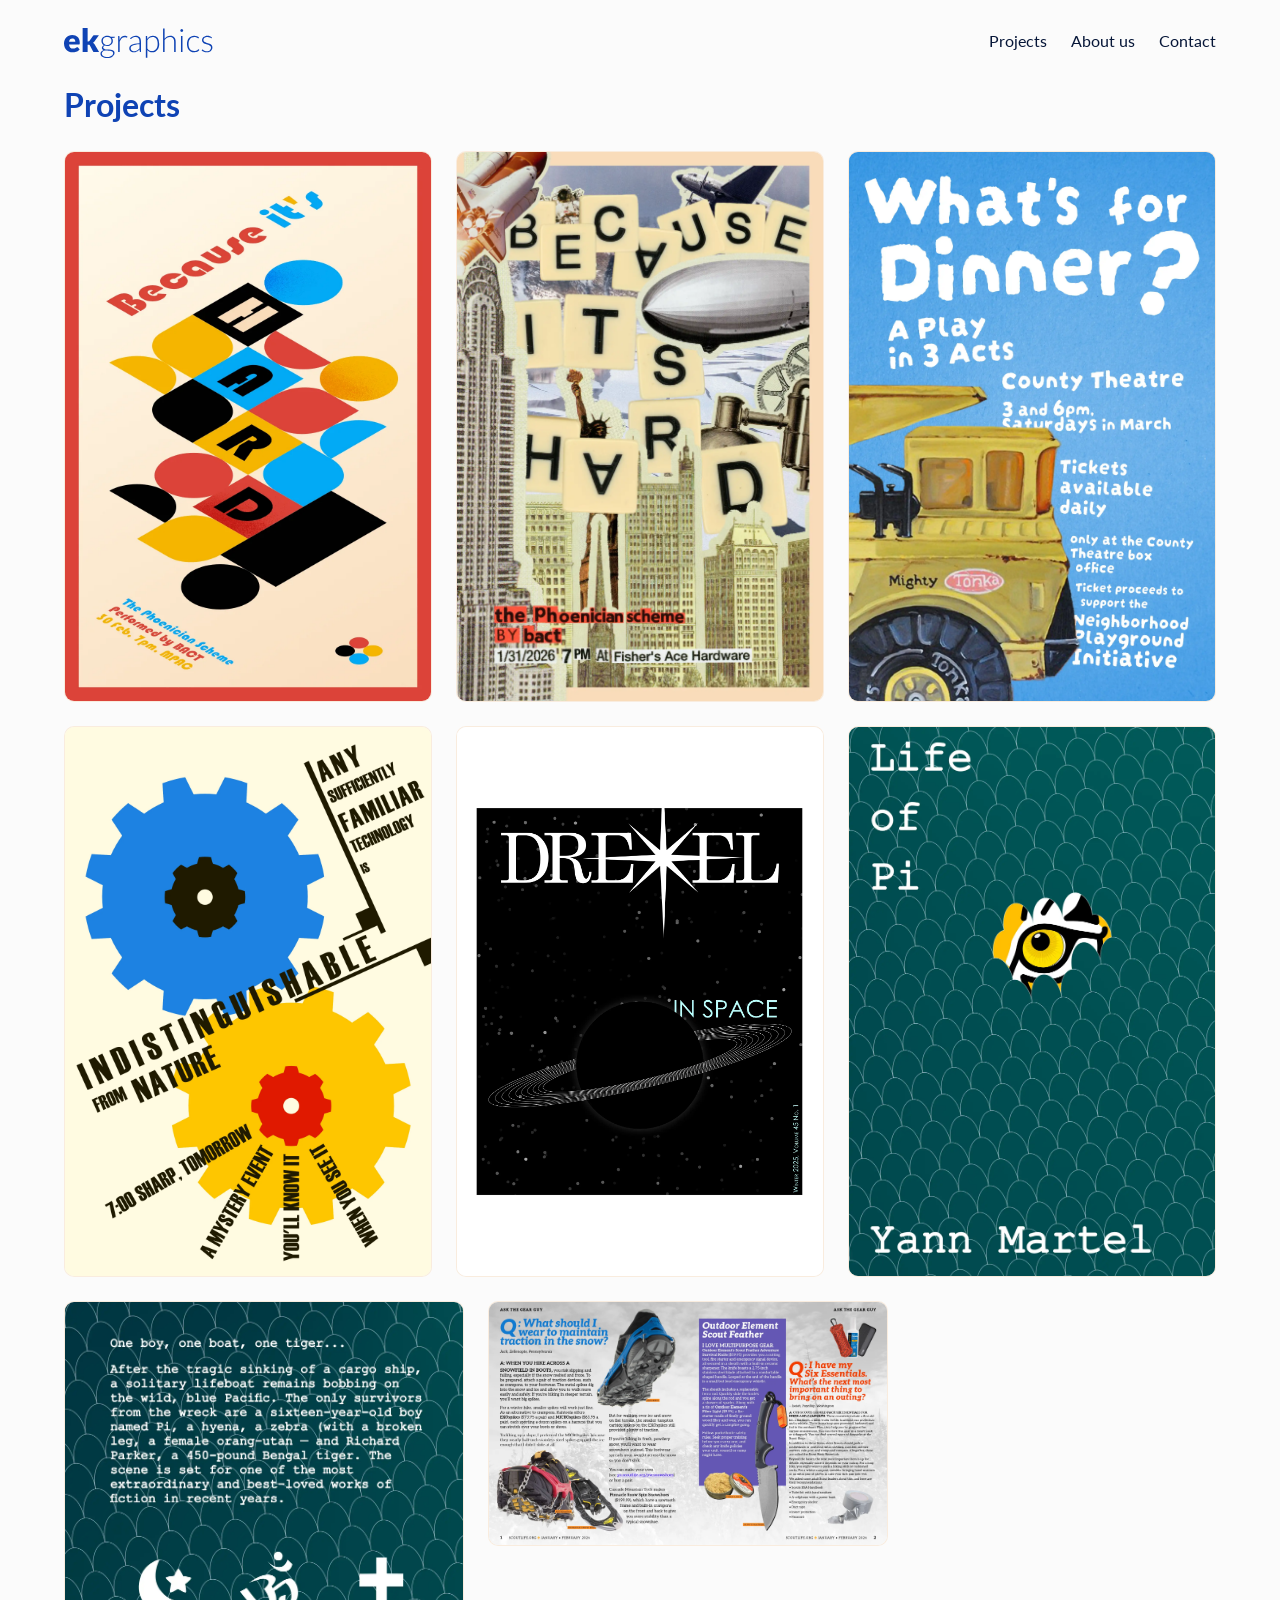
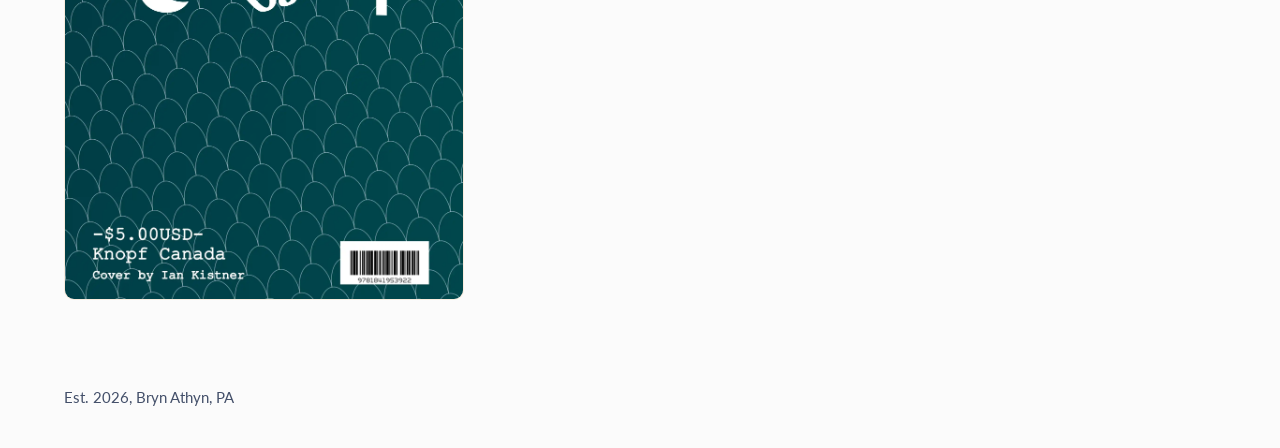
==== index.html @ 1a835767 "fixed image name in gallery" ====
<!doctype html>
<html class="no-js" lang="">

<head>
    <meta charset="utf-8">
    <meta name="viewport" content="width=device-width, initial-scale=1">
    <title>ek graphics</title>
    <link rel="stylesheet" href="css/style.css">
    <meta name="description" content="">

    <meta property="og:title" content="">
    <meta property="og:type" content="">
    <meta property="og:url" content="">
    <meta property="og:image" content="">

    <!-- <link rel="icon" href="/favicon.ico" sizes="any"> -->
    <link rel="icon" href="icon.svg" type="image/svg+xml">
    <link rel="apple-touch-icon" href="icon.png">

    <link rel="manifest" href="site.webmanifest">

    <link rel="preconnect" href="https://fonts.googleapis.com">
    <link rel="preconnect" href="https://fonts.gstatic.com" crossorigin>
    <link rel="preload" as="style" href="https://fonts.googleapis.com/css2?family=Lato:ital,wght@0,100;0,300;0,400;0,700;0,900;1,100;1,300;1,400;1,700;1,900&display=swap">
    <link href="https://fonts.googleapis.com/css2?family=Lato:ital,wght@0,100;0,300;0,400;0,700;0,900;1,100;1,300;1,400;1,700;1,900&display=swap" rel="stylesheet">
</head>

<body>
    <div data-partial="header"></div>

    <main class="site-main">
        <section id="projects" class="gallery-section">
            <header class="section-header">
                <h2>Projects</h2>
            </header>
            <div class="gallery-grid">
                <article class="gallery-card">
                    <img src="img/graphics/bauhaus.webp" alt="bauhaus poster">
                </article>

                <article class="gallery-card">
                    <img src="img/graphics/dada.webp" alt="dadaist poster">
                </article>

                <article class="gallery-card">
                    <img src="img/graphics/whats_for_dinner.webp" alt="theatrical poster for what's for dinner">
                </article>

                <article class="gallery-card">
                    <img src="img/graphics/Comm230 Bauhaus.webp" alt="bauhaus poster">
                </article>

                <article class="gallery-card">
                    <img src="img/graphics/Drexel Mag 2 by 3.webp" alt="drexel magazine remake">
                </article>

                <article class="gallery-card">
                    <img src="img/graphics/Dust Jacket Front.webp" alt="life of pi dust jacket remake front">
                </article>

                <article class="gallery-card">
                    <img src="img/graphics/Dust Jacket Back.webp" alt="life of pi dust jacket remake back">
                </article>

                <article class="gallery-card">
                    <img src="img/graphics/scout_life.webp" alt="scout life magazine remake">
                </article>

            </div>
        </section>
    </main>

    <div data-partial="footer"></div>
    <script src="js/load-partials.js"></script>
</body>

</html>
---- css/style.css ----
/*! HTML5 Boilerplate v9.0.0-RC1 | MIT License | https://html5boilerplate.com/ */

/* main.css 3.0.0 | MIT License | https://github.com/h5bp/main.css#readme */
/*
 * What follows is the result of much research on cross-browser styling.
 * Credit left inline and big thanks to Nicolas Gallagher, Jonathan Neal,
 * Kroc Camen, and the H5BP dev community and team.
 */

/* ==========================================================================
   Base styles: opinionated defaults
   ========================================================================== */

html,
body {
  min-height: 100%;
}

html {
  color: var(--color-text);
  font-size: 1em;
  line-height: 1.4;
}

/*
 * Remove text-shadow in selection highlight:
 * https://twitter.com/miketaylr/status/12228805301
 *
 * Customize the background color to match your design.
 */

::-moz-selection {
  background: color-mix(in srgb, var(--color-accent) 18%, transparent);
  text-shadow: none;
}

::selection {
  background: color-mix(in srgb, var(--color-accent) 18%, transparent);
  text-shadow: none;
}

/*
 * A better looking default horizontal rule
 */

hr {
  display: block;
  height: 1px;
  border: 0;
  border-top: 1px solid color-mix(in srgb, var(--color-text) 25%, transparent);
  margin: 1em 0;
  padding: 0;
}

/*
 * Remove the gap between audio, canvas, iframes,
 * images, videos and the bottom of their containers:
 * https://github.com/h5bp/html5-boilerplate/issues/440
 */

audio,
canvas,
iframe,
img,
svg,
video {
  vertical-align: middle;
}

/*
 * Remove default fieldset styles.
 */

fieldset {
  border: 0;
  margin: 0;
  padding: 0;
}

/*
 * Allow only vertical resizing of textareas.
 */

textarea {
  resize: vertical;
}

/* ==========================================================================
   Author's custom styles
   ========================================================================== */

:root {
  /* --color-primary: #0752c4; */
  --color-primary: #0f43b4;
  --color-accent: #417cf3;
  --color-accent-2: #e4790d;
  --color-background: #fbfbfb;
  --color-text: #061638;

  --weight-h1: 800;
  --weight-h2: 700;
  --weight-h3: 600;
  --weight-h4: 500;

  --weight-body: 400;
  --weight-strong: 700;

  --radius: 10px;
}

body{
  margin: 0;
  display: flex;
  flex-direction: column;
  min-height: 100vh;
  background-color: var(--color-background);
  padding: 0 5%;
  opacity: 0;
  transition: opacity 0.35s ease-in-out;
  will-change: opacity;
  box-sizing: border-box;
}

.site-main {
  flex: 1 1 auto;
  min-height: 0;
  /* padding: 3rem 0; */
}

.site-footer {
  margin-top: auto;
}

body.page-ready {
  opacity: 1;
}

body.fade-out {
  opacity: 0;
}

h1,h2,h3,h4,h5,h6 {
  font-family: var(--font-family-heading, "Lato", sans-serif);
  color: var(--color-primary);
  line-height: 1.2;
  margin-top: 0;
}

h1 {
  font-weight: var(--weight-h1);
  font-size: 2.5rem;
}

h2 {
  font-weight: var(--weight-h2);
  font-size: 2rem;
}

h3 {
  font-weight: var(--weight-h3);
  font-size: 1.75rem;
}

h4 {
  font-weight: var(--weight-h4);
  font-size: 1.5rem;
}

p {
  font-family: var(--font-family-body, "Lato", sans-serif);
  font-weight: var(--weight-body);
  margin-bottom: 1rem;
}

.site-header {
  display: flex;
  justify-content: space-between;
  align-items: center;
  gap: 1rem;
  /* margin-bottom: 2rem; */
  padding: 1rem 0;
  width: 100%;
  background: transparent;
}

.site-header h1 {
  font-size: 2rem;
  font-weight: var(--weight-h1);
  margin: 0;
}

.site-brand img,
.site-brand svg {
  display: block;
  height: 3.5rem;
  width: auto;
}

.site-brand svg {
  max-width: 160px;
  height: auto;
}

.site-nav {
  display: flex;
  gap: 1.5rem;
  flex-wrap: nowrap;
  align-items: center;
  overflow-x: auto;
  padding-bottom: 0.25rem;
}

.site-nav a {
  font-family: var(--font-family-body, "Lato", sans-serif);
  color: var(--color-text);
  text-decoration: none;
  transition: color 0.2s ease;
  white-space: nowrap;
  flex: 0 0 auto;
}

@media (max-width: 720px) {
  .site-header {
    flex-direction: column;
    align-items: flex-start;
    gap: 0.75rem;
  }

  .site-nav {
    width: 100%;
    justify-content: flex-start;
  }
}

.site-nav a:hover,
.site-nav a:focus-visible {
  color: var(--color-accent);
}

.gallery-section {
  margin: 0;
}

.section-header {
  max-width: 800px;
  margin-bottom: 1.5rem;
}

.section-header p {
  margin-top: 0.5rem;
  color: color-mix(in srgb, var(--color-text) 75%, transparent);
}

.gallery-grid {
  display: flex;
  flex-wrap: wrap;
  gap: 1.5rem;
  align-items: flex-start;
}

.gallery-card {
  flex: 1 1 min(280px, 100%);
  min-width: 220px;
  max-width: 400px;
  overflow: hidden;
  border-radius: var(--radius);
  border: 1px solid color-mix(in srgb, var(--color-accent-2) 12%, transparent);
  background: var(--color-background);
  transition: transform 0.25s ease;
  box-sizing: border-box;
  padding: 0;
  display: flex;
  flex-direction: column;
}

.gallery-card:hover,
.gallery-card:focus-within {
  transform: scale(1.01);
}

.gallery-card img {
  display: block;
  width: 100%;
  height: auto;
  object-fit: contain;
  cursor: zoom-in;
}

.card-body {
  padding: 1rem;
  display: flex;
  flex-direction: column;
  gap: 0.5rem;
}

.gallery-card h1 {
  font-size: 1.125rem;
  margin: 0;
  color: var(--color-primary);
}

.gallery-card p {
  margin: 0;
  color: color-mix(in srgb, var(--color-text) 75%, transparent);
  line-height: 1.35;
}

.fullscreen-overlay {
  position: fixed;
  inset: 0;
  z-index: 9999;
  display: flex;
  justify-content: center;
  align-items: center;
  padding: 1rem;
  background: color-mix(in srgb, var(--color-background) 92%, transparent);
  cursor: zoom-out;
  opacity: 0;
  transition: opacity 0.2s ease-in-out;
}

.fullscreen-overlay.active {
  opacity: 1;
}

.fullscreen-overlay img {
  max-width: 100%;
  max-height: 100%;
  width: auto;
  height: auto;
  border-radius: var(--radius);
  box-shadow: 0 0 40px color-mix(in srgb, var(--color-text) 35%, transparent);
}

.site-footer {
  margin-top: 3rem;
  padding: 1.5rem 0;
  text-align: left;
  color: color-mix(in srgb, var(--color-text) 75%, transparent);
  font-size: 0.95rem;
}

#ek-logo{
  color: var(--color-primary);
}

/* ==========================================================================
   Helper classes
   ========================================================================== */

/*
 * Hide visually and from screen readers
 */

.hidden,
[hidden] {
  display: none !important;
}

/*
 * Hide only visually, but have it available for screen readers:
 * https://snook.ca/archives/html_and_css/hiding-content-for-accessibility
 *
 * 1. For long content, line feeds are not interpreted as spaces and small width
 *    causes content to wrap 1 word per line:
 *    https://medium.com/@jessebeach/beware-smushed-off-screen-accessible-text-5952a4c2cbfe
 */

.visually-hidden {
  border: 0;
  clip: rect(0, 0, 0, 0);
  height: 1px;
  margin: -1px;
  overflow: hidden;
  padding: 0;
  position: absolute;
  white-space: nowrap;
  width: 1px;
  /* 1 */
}

/*
 * Extends the .visually-hidden class to allow the element
 * to be focusable when navigated to via the keyboard:
 * https://www.drupal.org/node/897638
 */

.visually-hidden.focusable:active,
.visually-hidden.focusable:focus {
  clip: auto;
  height: auto;
  margin: 0;
  overflow: visible;
  position: static;
  white-space: inherit;
  width: auto;
}

/*
 * Hide visually and from screen readers, but maintain layout
 */

.invisible {
  visibility: hidden;
}

/*
 * Clearfix: contain floats
 *
 * The use of `table` rather than `block` is only necessary if using
 * `::before` to contain the top-margins of child elements.
 */

.clearfix::before,
.clearfix::after {
  content: "";
  display: table;
}

.clearfix::after {
  clear: both;
}

/* ==========================================================================
   EXAMPLE Media Queries for Responsive Design.
   These examples override the primary ('mobile first') styles.
   Modify as content requires.
   ========================================================================== */

@media only screen and (min-width: 35em) {
  /* Style adjustments for viewports that meet the condition */
}

@media print,
  (-webkit-min-device-pixel-ratio: 1.25),
  (min-resolution: 1.25dppx),
  (min-resolution: 120dpi) {
  /* Style adjustments for high resolution devices */
}
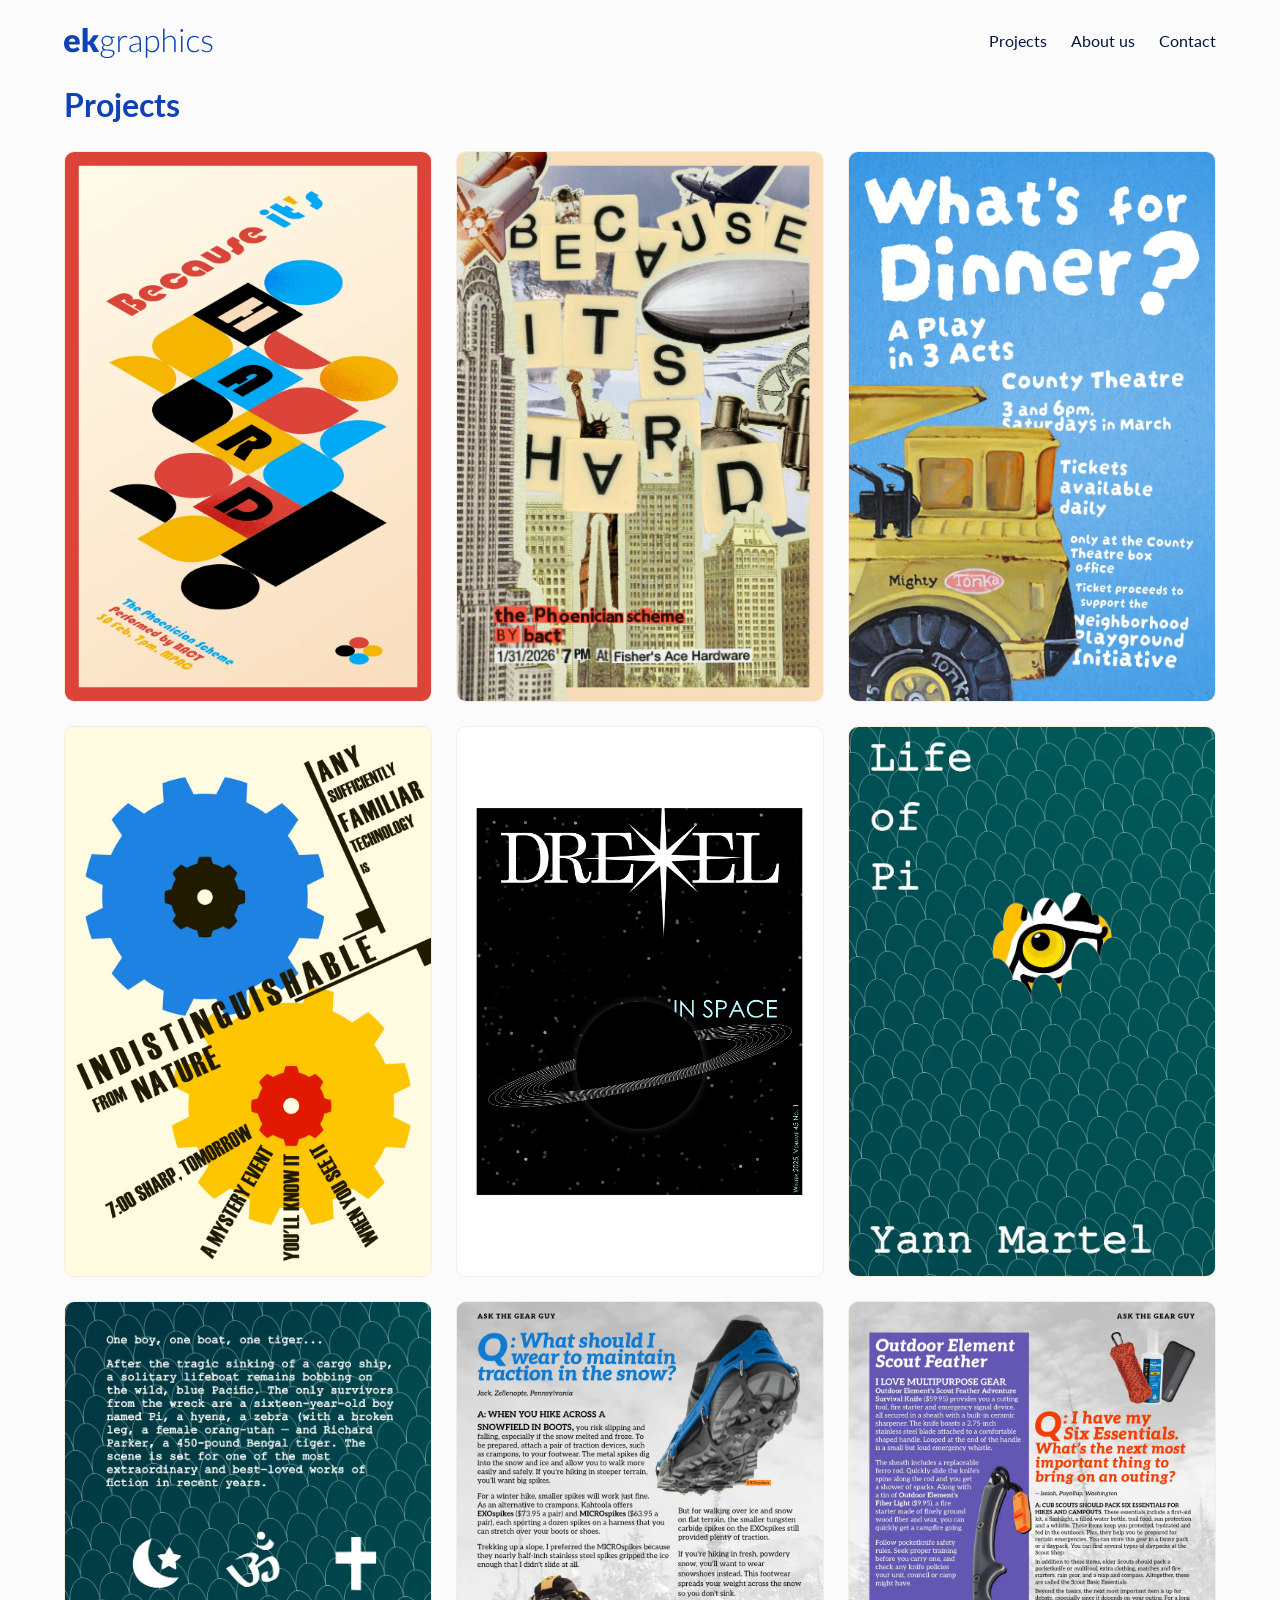
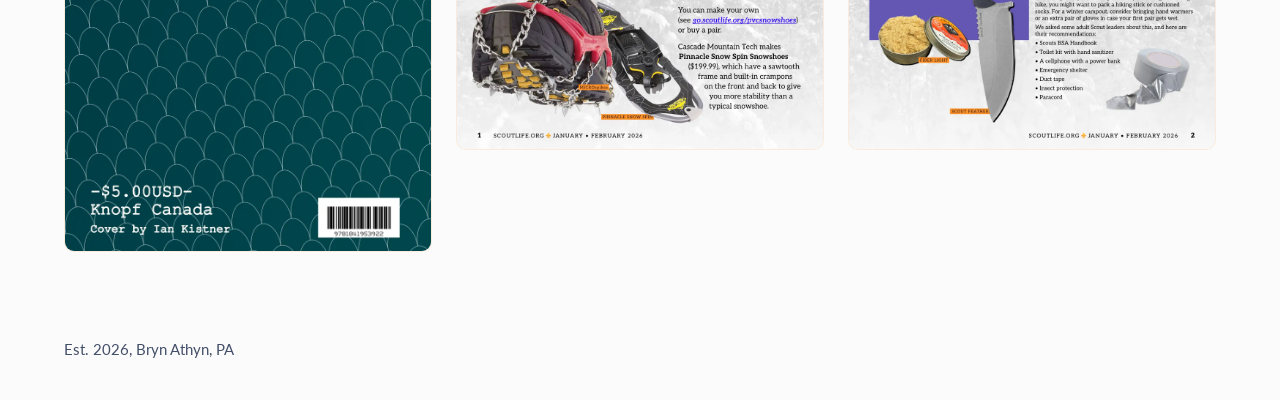
==== commit 02d493a7: "split scout life" ====
--- a/index.html
+++ b/index.html
@@ -63,9 +63,12 @@
                 </article>
 
                 <article class="gallery-card">
-                    <img src="img/graphics/scout_life.webp" alt="scout life magazine remake">
+                    <img src="img/graphics/scout_life_1.webp" alt="scout life magazine remake">
                 </article>
 
+                <article class="gallery-card">
+                    <img src="img/graphics/scout_life_2.webp" alt="scout life magazine remake">
+                </article>
             </div>
         </section>
     </main>
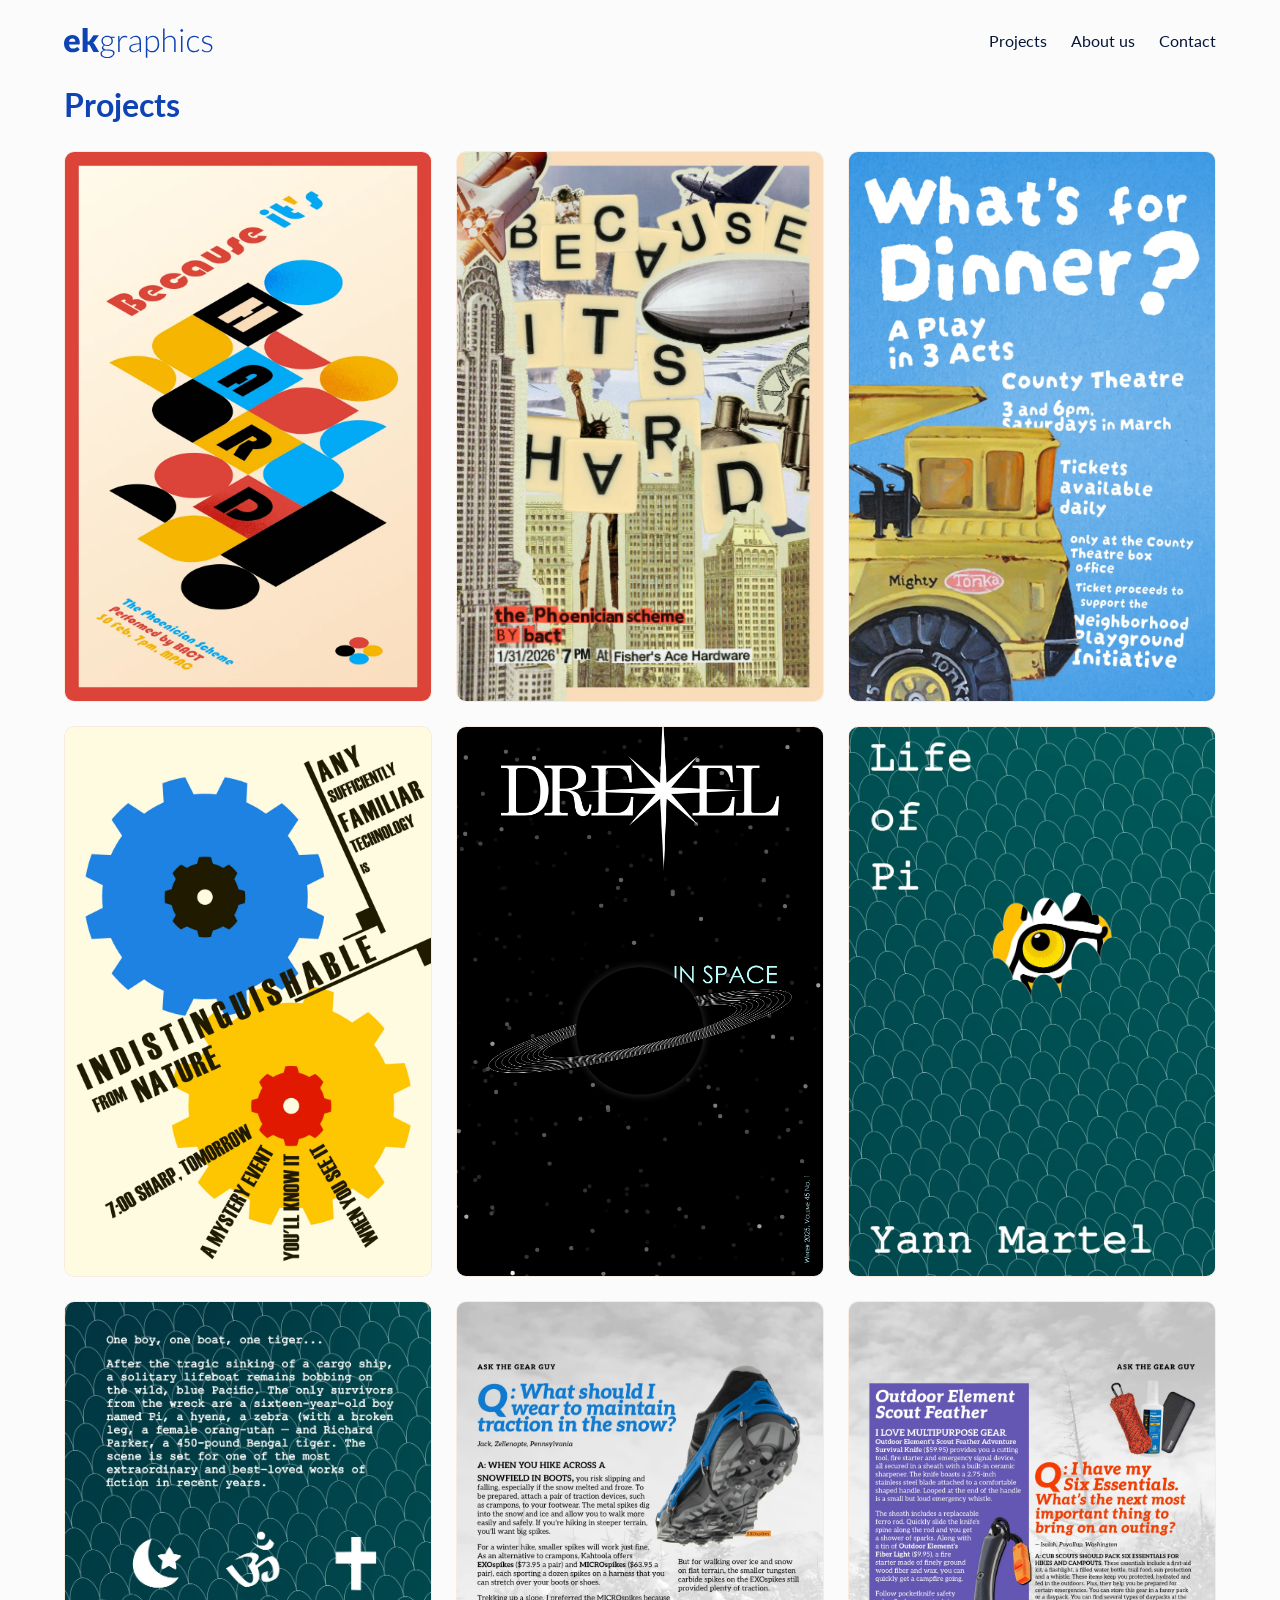
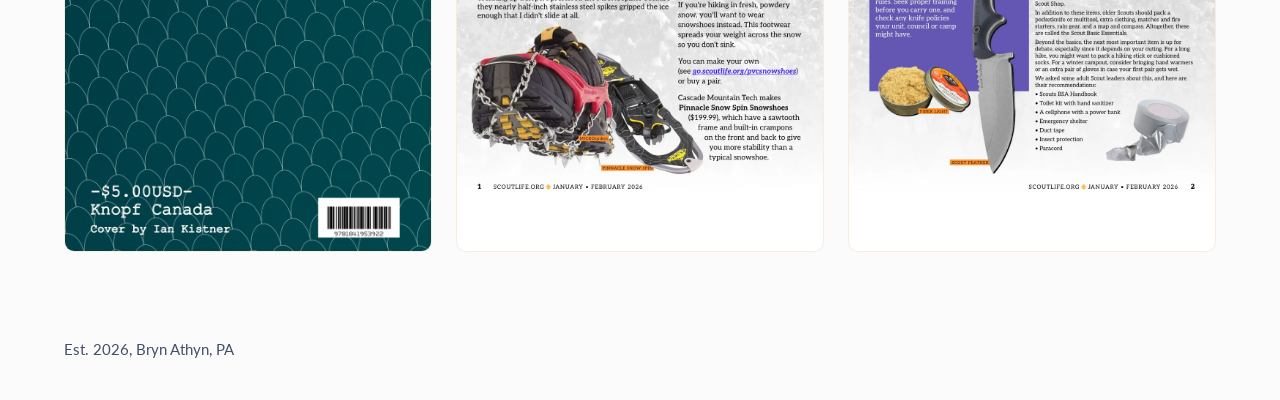
==== commit ed3eb761: "swapped drexel for poster version" ====
--- a/index.html
+++ b/index.html
@@ -51,7 +51,7 @@
                 </article>
 
                 <article class="gallery-card">
-                    <img src="img/graphics/Drexel Mag 2 by 3.webp" alt="drexel magazine remake">
+                    <img src="img/graphics/Drexel Poster Version.webp" alt="drexel magazine remake">
                 </article>
 
                 <article class="gallery-card">
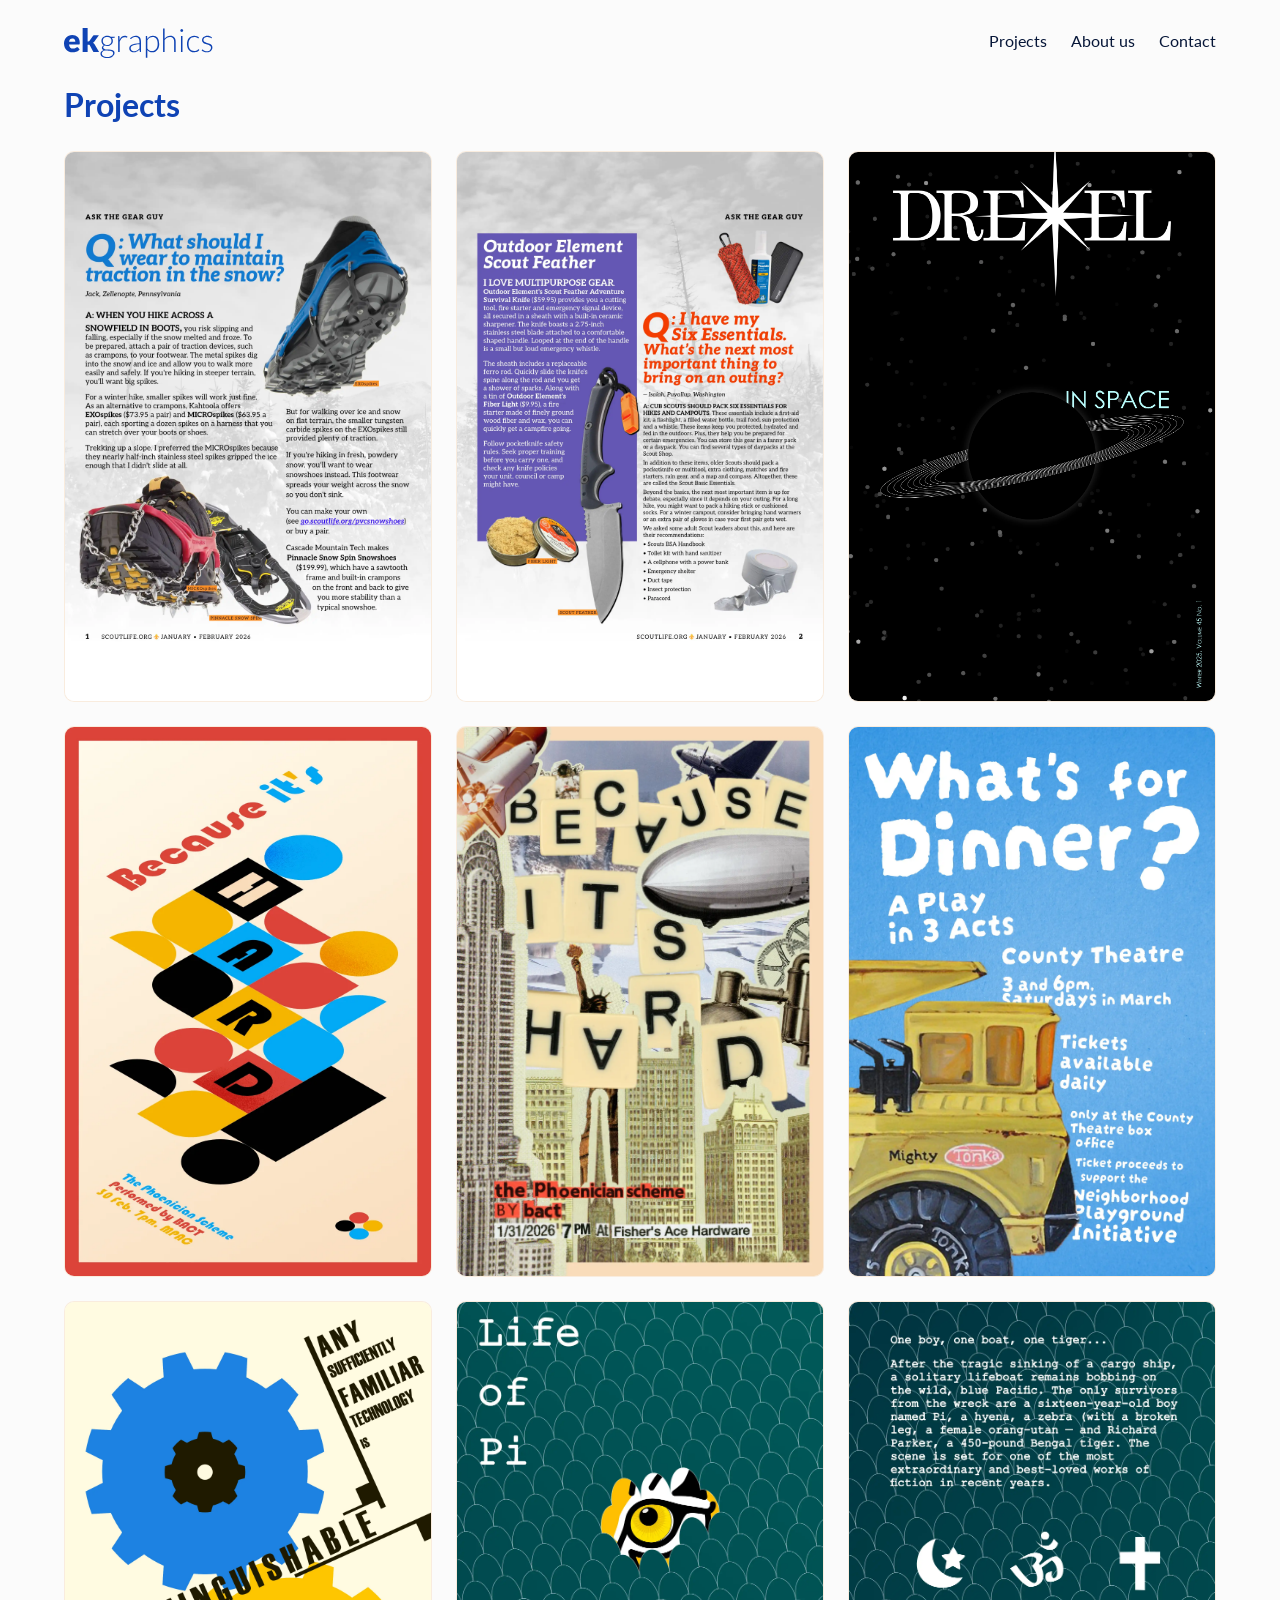
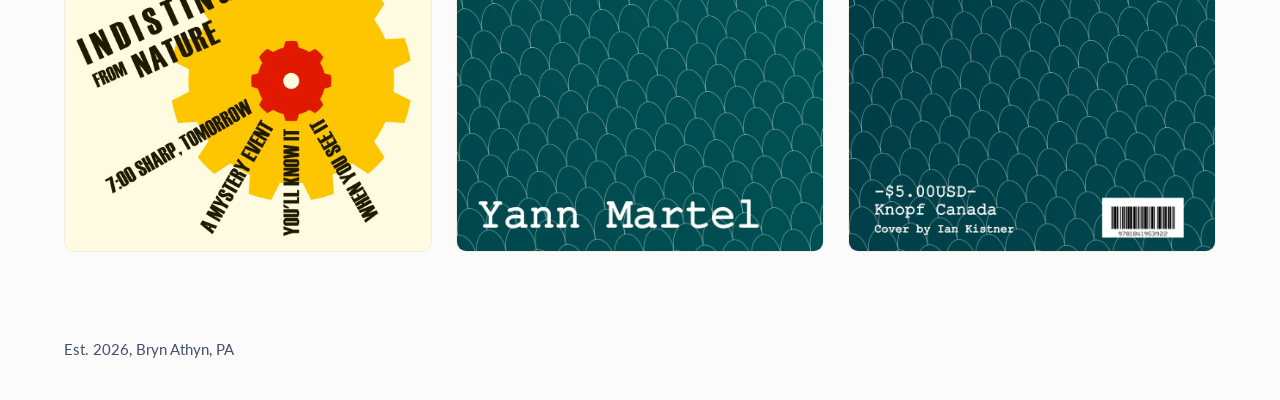
==== commit 749f912d: "reorder gallery images" ====
--- a/index.html
+++ b/index.html
@@ -35,6 +35,18 @@
             </header>
             <div class="gallery-grid">
                 <article class="gallery-card">
+                    <img src="img/graphics/scout_life_1.webp" alt="scout life magazine remake">
+                </article>
+
+                <article class="gallery-card">
+                    <img src="img/graphics/scout_life_2.webp" alt="scout life magazine remake">
+                </article>
+
+                <article class="gallery-card">
+                    <img src="img/graphics/Drexel Poster Version.webp" alt="drexel magazine remake">
+                </article>
+
+                <article class="gallery-card">
                     <img src="img/graphics/bauhaus.webp" alt="bauhaus poster">
                 </article>
 
@@ -51,23 +63,11 @@
                 </article>
 
                 <article class="gallery-card">
-                    <img src="img/graphics/Drexel Poster Version.webp" alt="drexel magazine remake">
-                </article>
-
-                <article class="gallery-card">
                     <img src="img/graphics/Dust Jacket Front.webp" alt="life of pi dust jacket remake front">
                 </article>
 
                 <article class="gallery-card">
                     <img src="img/graphics/Dust Jacket Back.webp" alt="life of pi dust jacket remake back">
-                </article>
-
-                <article class="gallery-card">
-                    <img src="img/graphics/scout_life_1.webp" alt="scout life magazine remake">
-                </article>
-
-                <article class="gallery-card">
-                    <img src="img/graphics/scout_life_2.webp" alt="scout life magazine remake">
                 </article>
             </div>
         </section>
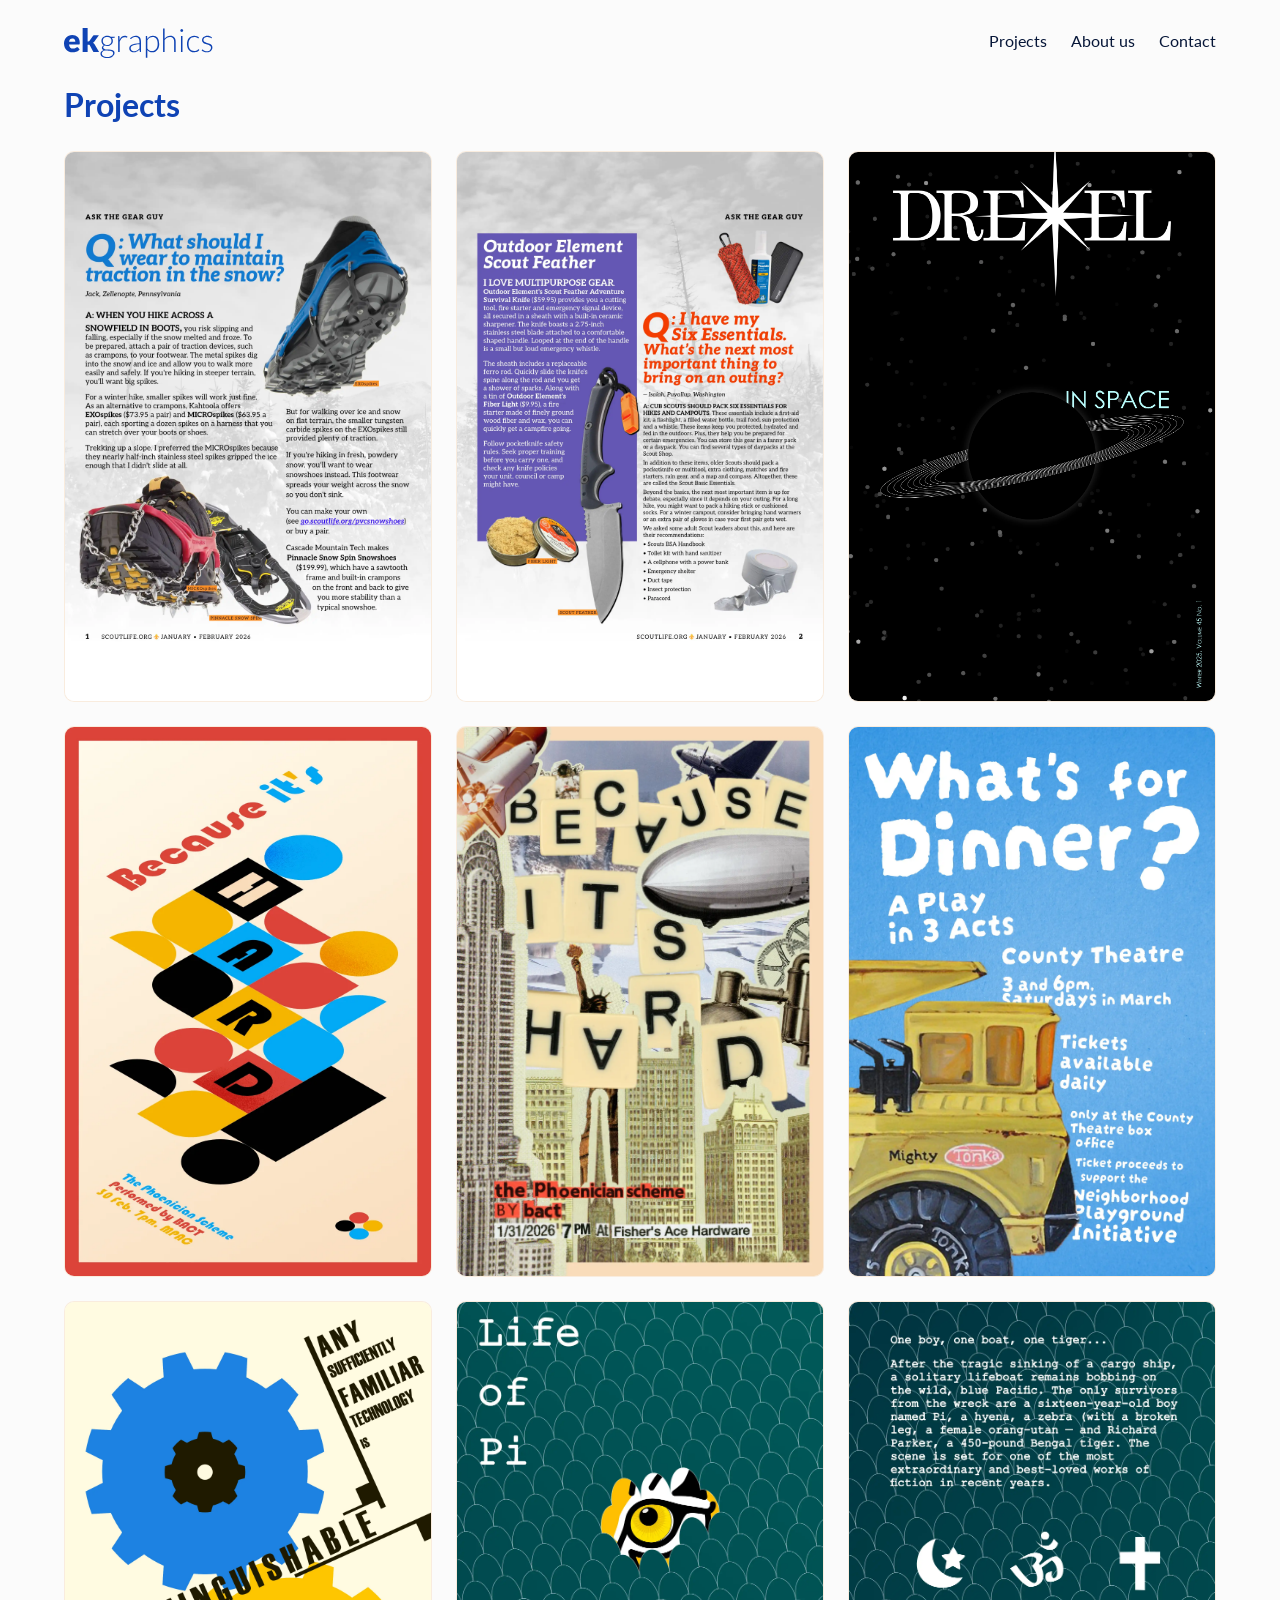
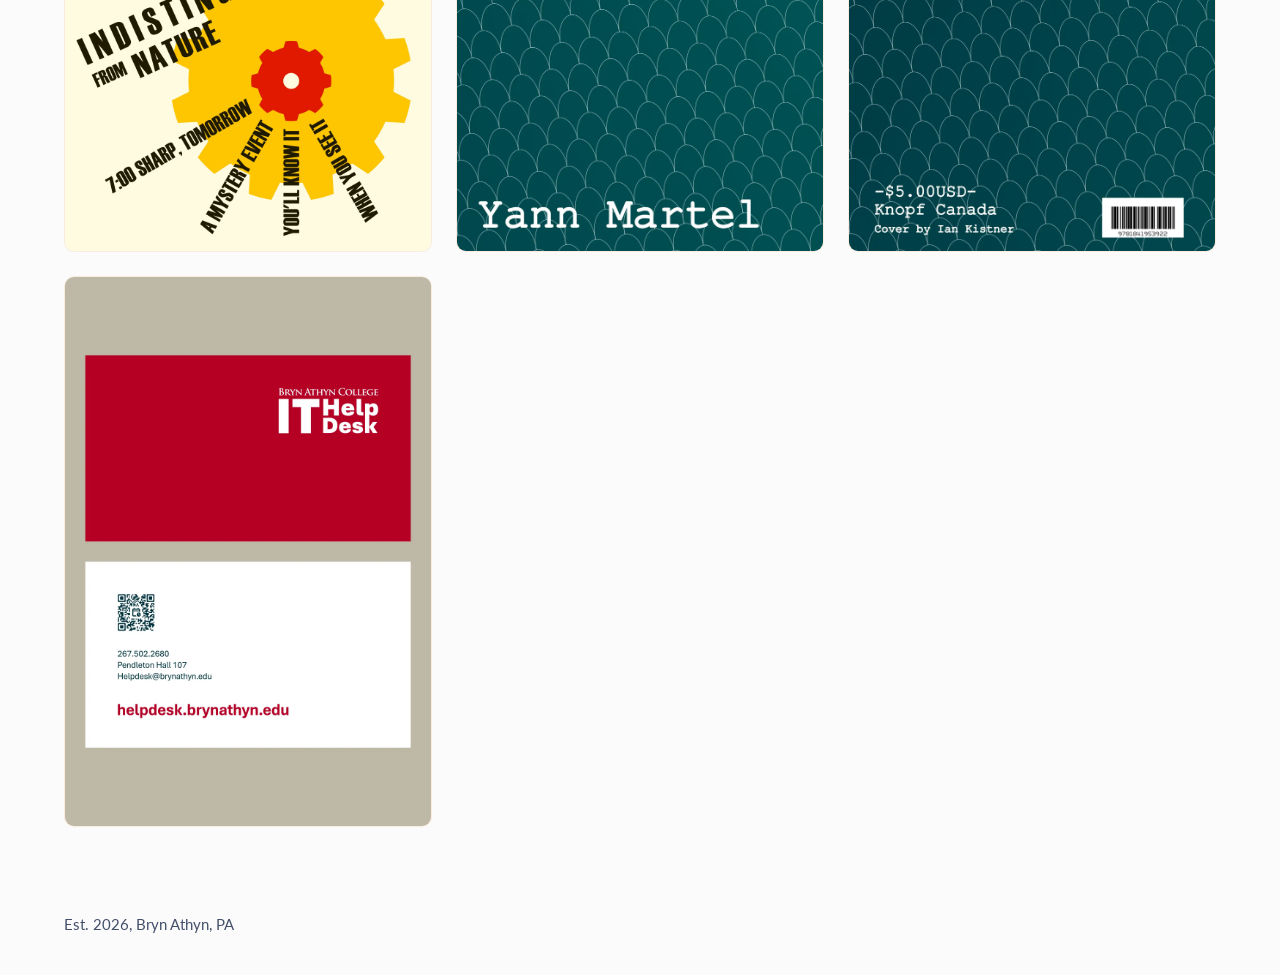
==== commit bda2f6c1: "helpdesk business cards matted at 2x3" ====
--- a/index.html
+++ b/index.html
@@ -69,6 +69,10 @@
                 <article class="gallery-card">
                     <img src="img/graphics/Dust Jacket Back.webp" alt="life of pi dust jacket remake back">
                 </article>
+
+                <article class="gallery-card">
+                    <img src="img/graphics/helpdesk_cards.webp" alt="bryn athyn college helpdesk business cards">
+                </article>
             </div>
         </section>
     </main>
--- a/css/style.css
+++ b/css/style.css
@@ -252,16 +252,21 @@
 }
 
 .gallery-grid {
-  display: flex;
-  flex-wrap: wrap;
+  display: grid;
+  grid-template-columns: repeat(auto-fit, minmax(260px, 1fr));
   gap: 1.5rem;
-  align-items: flex-start;
+  align-items: stretch;
+}
+
+@media (min-width: 900px) {
+  .gallery-grid {
+    grid-template-columns: repeat(3, minmax(0, 1fr));
+  }
 }
 
 .gallery-card {
-  flex: 1 1 min(280px, 100%);
-  min-width: 220px;
-  max-width: 400px;
+  min-width: 0;
+  width: 100%;
   overflow: hidden;
   border-radius: var(--radius);
   border: 1px solid color-mix(in srgb, var(--color-accent-2) 12%, transparent);
@@ -271,6 +276,7 @@
   padding: 0;
   display: flex;
   flex-direction: column;
+  height: 100%;
 }
 
 .gallery-card:hover,
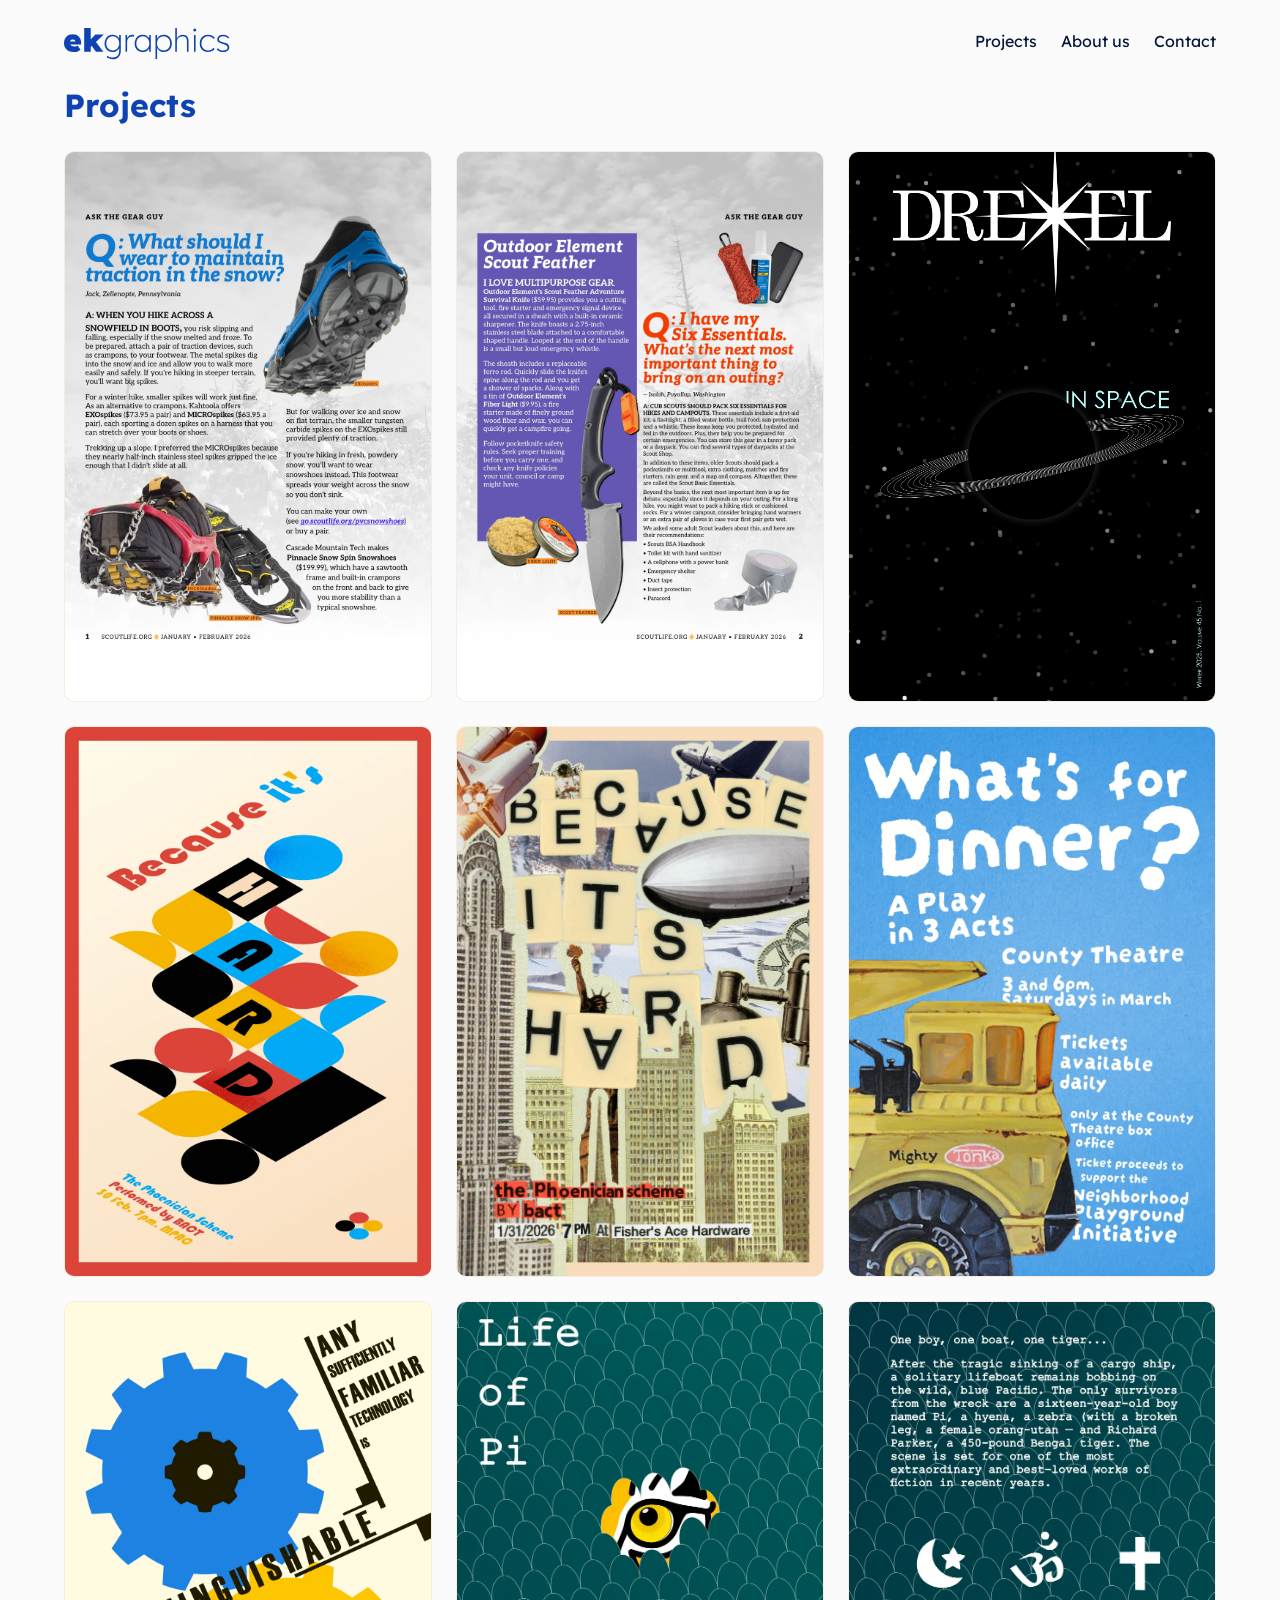
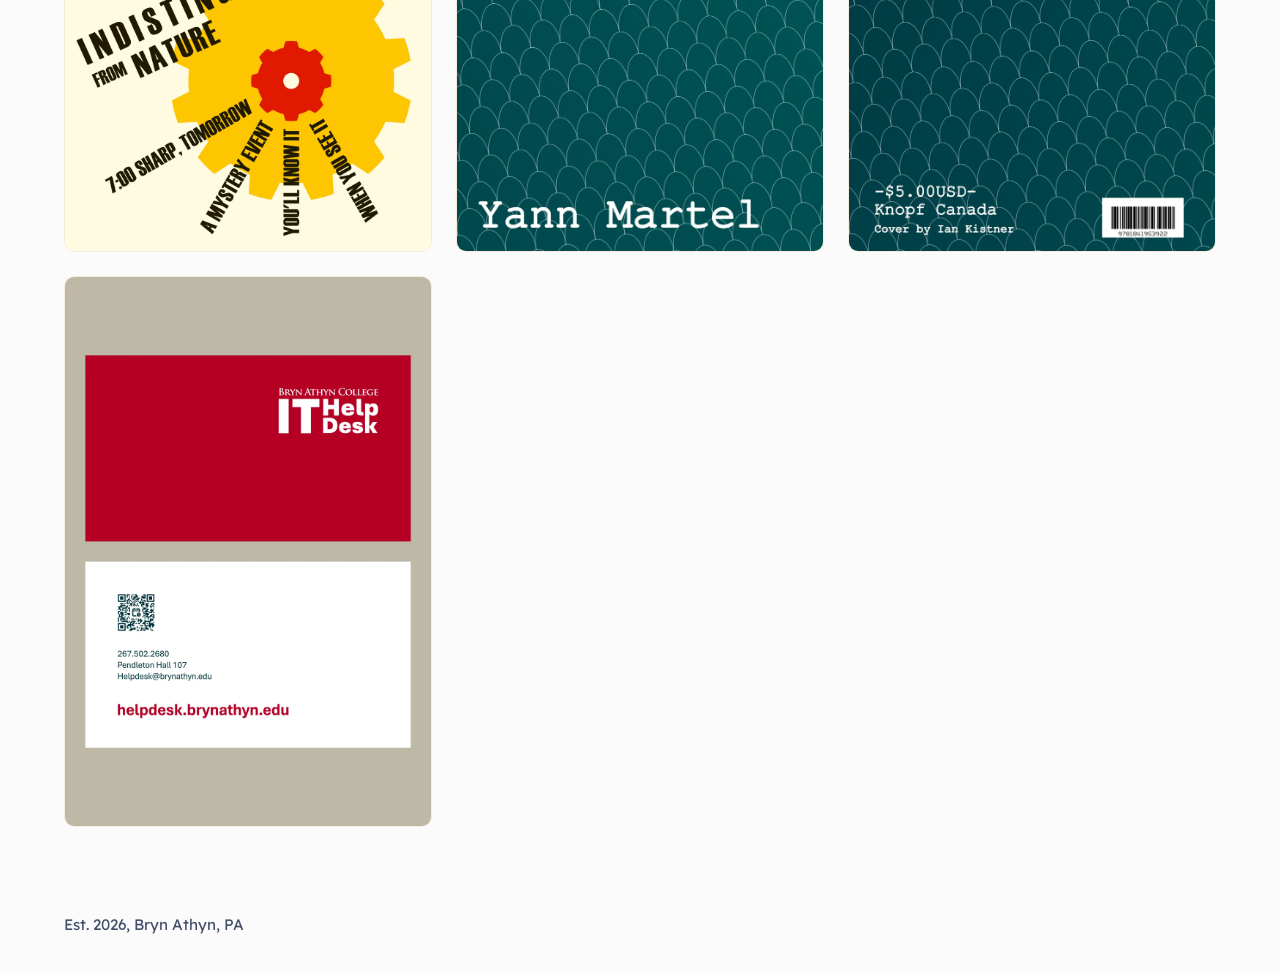
==== commit 6337f88e: "lexend" ====
--- a/index.html
+++ b/index.html
@@ -18,6 +18,10 @@
     <link rel="apple-touch-icon" href="icon.png">
 
     <link rel="manifest" href="site.webmanifest">
+
+    <link rel="preconnect" href="https://fonts.googleapis.com">
+    <link rel="preconnect" href="https://fonts.gstatic.com" crossorigin>
+    <link href="https://fonts.googleapis.com/css2?family=Lexend:wght@100..900&display=swap" rel="stylesheet">
 
     <link rel="preconnect" href="https://fonts.googleapis.com">
     <link rel="preconnect" href="https://fonts.gstatic.com" crossorigin>
--- a/css/style.css
+++ b/css/style.css
@@ -140,7 +140,7 @@
 }
 
 h1,h2,h3,h4,h5,h6 {
-  font-family: var(--font-family-heading, "Lato", sans-serif);
+  font-family: var(--font-family-heading, "Lexend", sans-serif);
   color: var(--color-primary);
   line-height: 1.2;
   margin-top: 0;
@@ -167,7 +167,7 @@
 }
 
 p {
-  font-family: var(--font-family-body, "Lato", sans-serif);
+  font-family: var(--font-family-body, "Lexend", sans-serif);
   font-weight: var(--weight-body);
   margin-bottom: 1rem;
 }
@@ -189,6 +189,17 @@
   margin: 0;
 }
 
+.site-brand {
+  display: flex;
+  align-items: center;
+  min-width: 0;
+}
+
+.site-brand a {
+  display: inline-flex;
+  align-items: center;
+}
+
 .site-brand img,
 .site-brand svg {
   display: block;
@@ -197,8 +208,10 @@
 }
 
 .site-brand svg {
+  width: 100%;
   max-width: 160px;
   height: auto;
+  overflow: visible;
 }
 
 .site-nav {
@@ -211,7 +224,7 @@
 }
 
 .site-nav a {
-  font-family: var(--font-family-body, "Lato", sans-serif);
+  font-family: var(--font-family-body, "Lexend", sans-serif);
   color: var(--color-text);
   text-decoration: none;
   transition: color 0.2s ease;
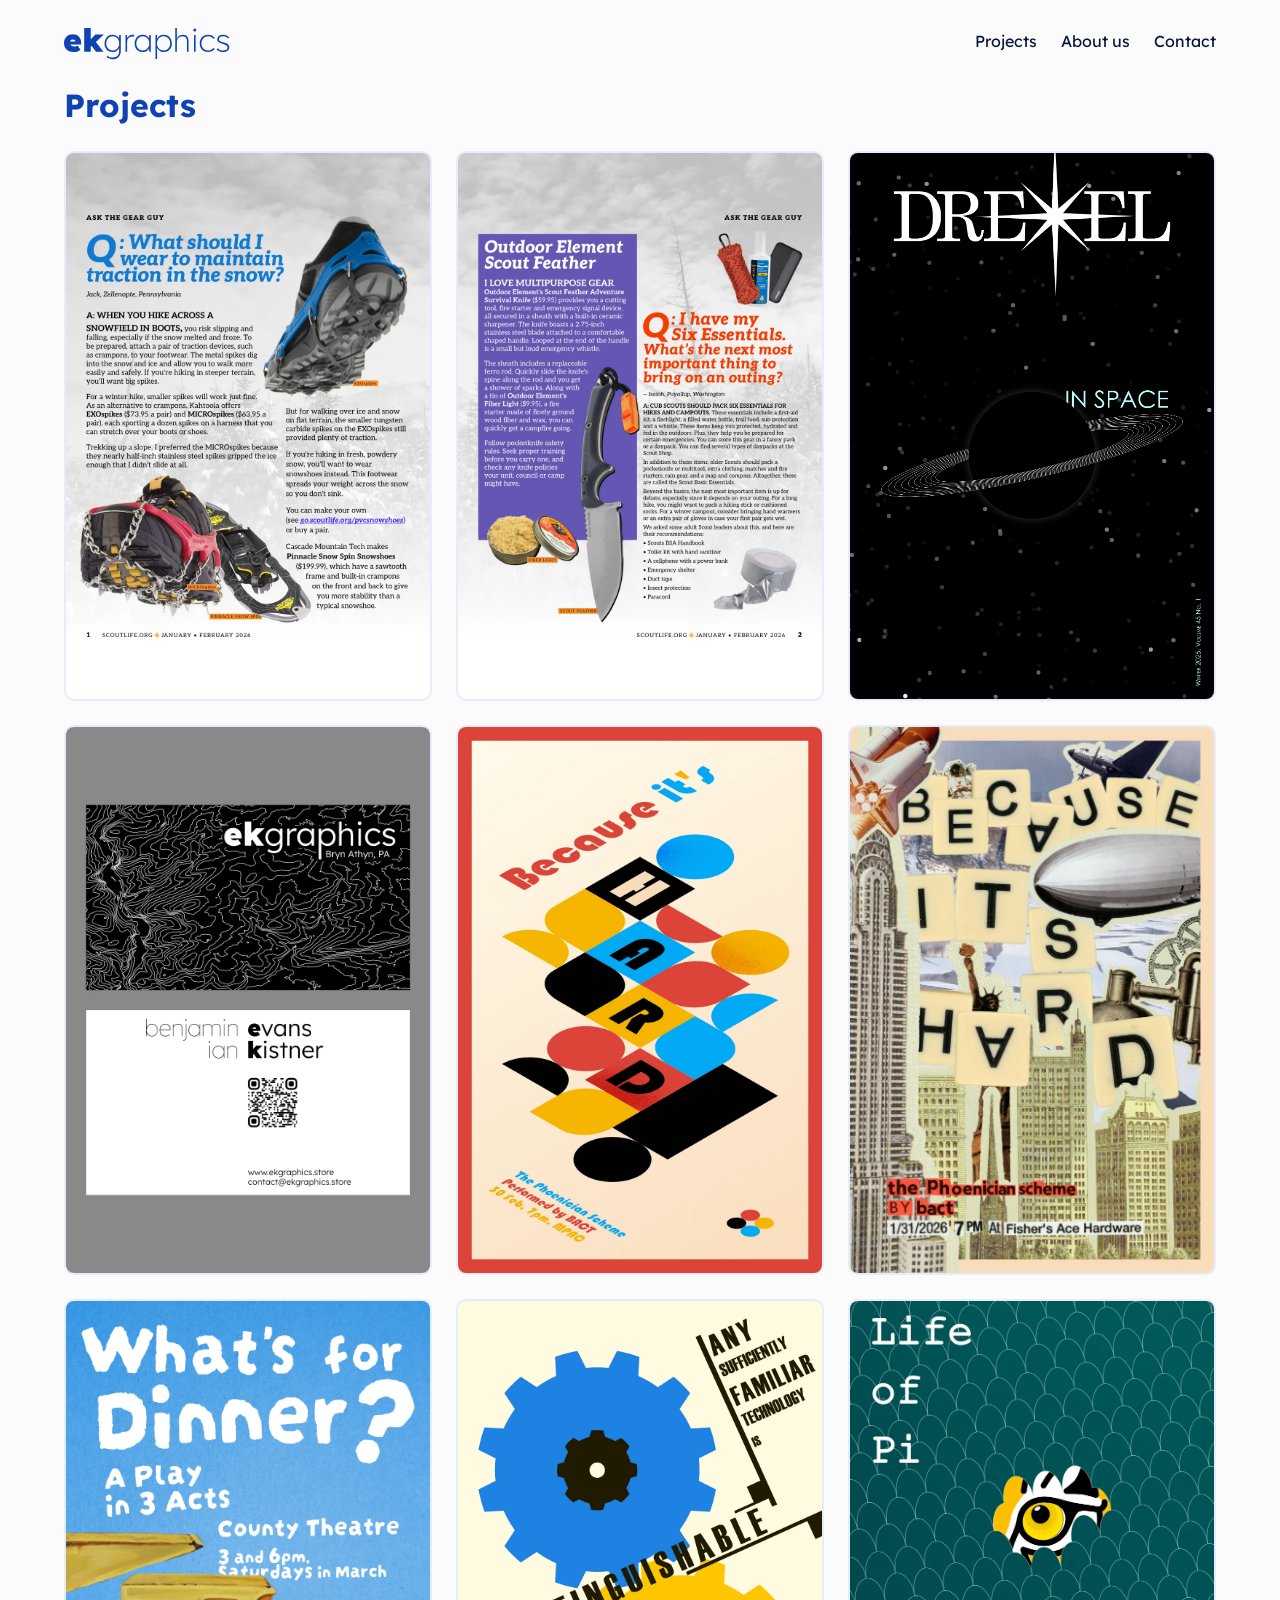
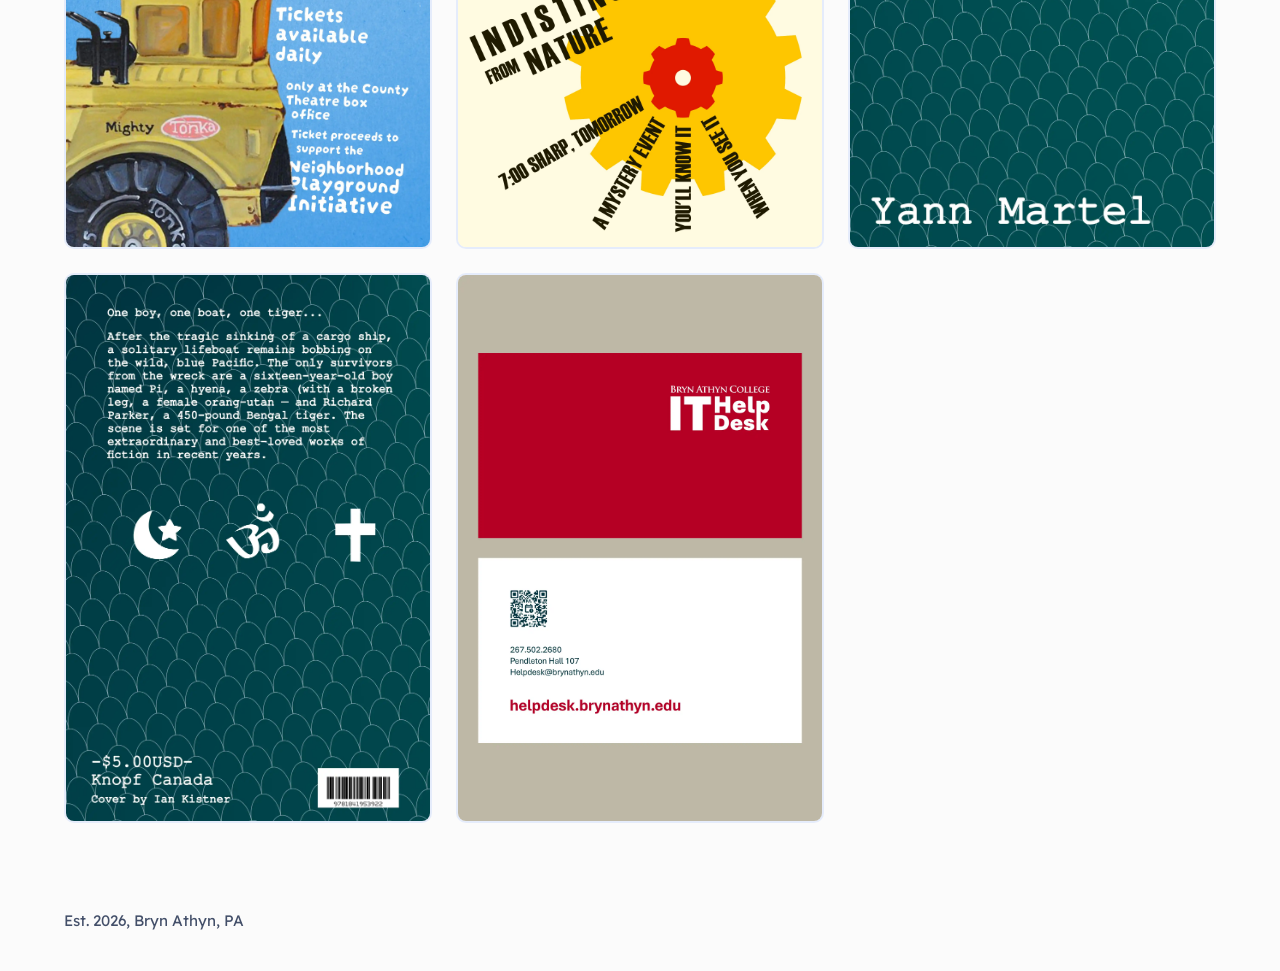
==== commit 265c3ef5: "add business card to gallery" ====
--- a/index.html
+++ b/index.html
@@ -51,6 +51,10 @@
                 </article>
 
                 <article class="gallery-card">
+                    <img src="img/graphics/ekgraphics Card Display.webp" alt="ekgraphics business card">
+                </article>
+
+                <article class="gallery-card">
                     <img src="img/graphics/bauhaus.webp" alt="bauhaus poster">
                 </article>
 
--- a/css/style.css
+++ b/css/style.css
@@ -106,6 +106,11 @@
   --weight-strong: 700;
 
   --radius: 10px;
+}
+
+a {
+  color: var(--color-accent);
+  text-decoration: none;
 }
 
 body{
@@ -271,9 +276,18 @@
   align-items: stretch;
 }
 
+.about-gallery .gallery-grid {
+  max-width: 520px;
+  grid-template-columns: repeat(auto-fit, minmax(180px, 1fr));
+}
+
 @media (min-width: 900px) {
   .gallery-grid {
     grid-template-columns: repeat(3, minmax(0, 1fr));
+  }
+
+  .about-gallery .gallery-grid {
+    grid-template-columns: repeat(2, minmax(0, 1fr));
   }
 }
 
@@ -282,7 +296,7 @@
   width: 100%;
   overflow: hidden;
   border-radius: var(--radius);
-  border: 1px solid color-mix(in srgb, var(--color-accent-2) 12%, transparent);
+  border: 2px solid color-mix(in srgb, var(--color-accent) 12%, transparent);
   background: var(--color-background);
   transition: transform 0.25s ease;
   box-sizing: border-box;
@@ -292,9 +306,9 @@
   height: 100%;
 }
 
-.gallery-card:hover,
-.gallery-card:focus-within {
-  transform: scale(1.01);
+.about-gallery .gallery-card:hover,
+.about-gallery .gallery-card:focus-within {
+  transform: none;
 }
 
 .gallery-card img {
@@ -303,6 +317,10 @@
   height: auto;
   object-fit: contain;
   cursor: zoom-in;
+}
+
+.about-gallery .gallery-card img {
+  cursor: default;
 }
 
 .card-body {
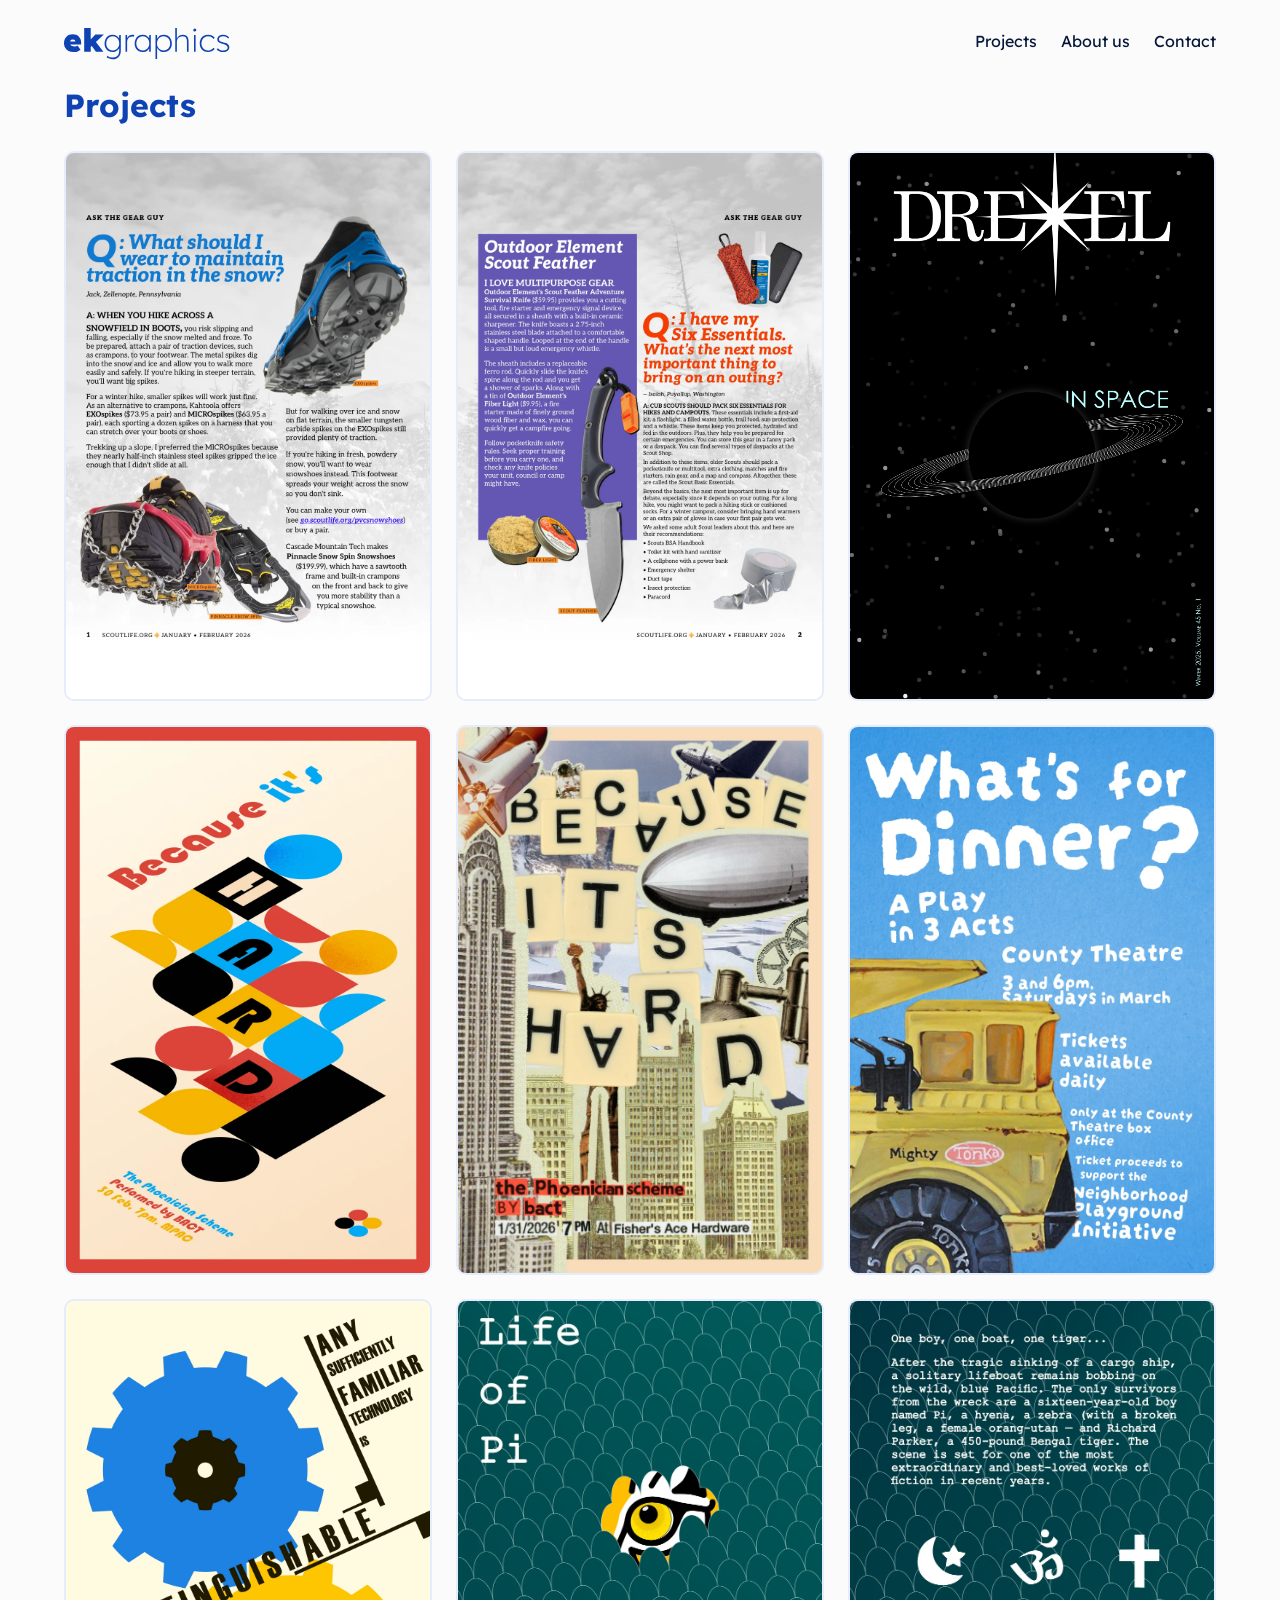
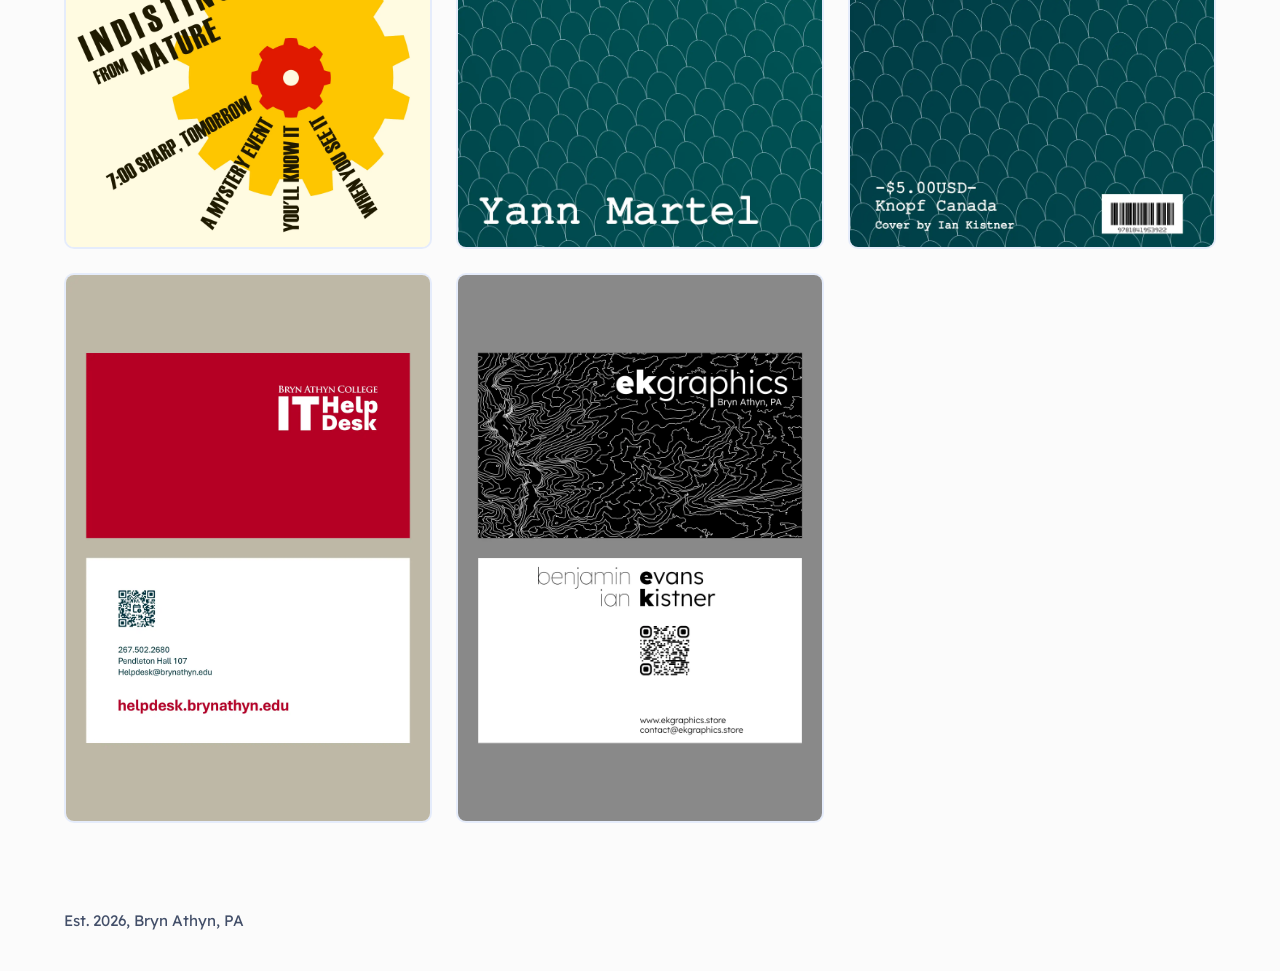
==== commit d887ec43: "move ekgraphics card next to helpdesk card" ====
--- a/index.html
+++ b/index.html
@@ -51,10 +51,6 @@
                 </article>
 
                 <article class="gallery-card">
-                    <img src="img/graphics/ekgraphics Card Display.webp" alt="ekgraphics business card">
-                </article>
-
-                <article class="gallery-card">
                     <img src="img/graphics/bauhaus.webp" alt="bauhaus poster">
                 </article>
 
@@ -81,6 +77,10 @@
                 <article class="gallery-card">
                     <img src="img/graphics/helpdesk_cards.webp" alt="bryn athyn college helpdesk business cards">
                 </article>
+
+                <article class="gallery-card">
+                    <img src="img/graphics/ekgraphics Card Display.webp" alt="ekgraphics business card">
+                </article>
             </div>
         </section>
     </main>
